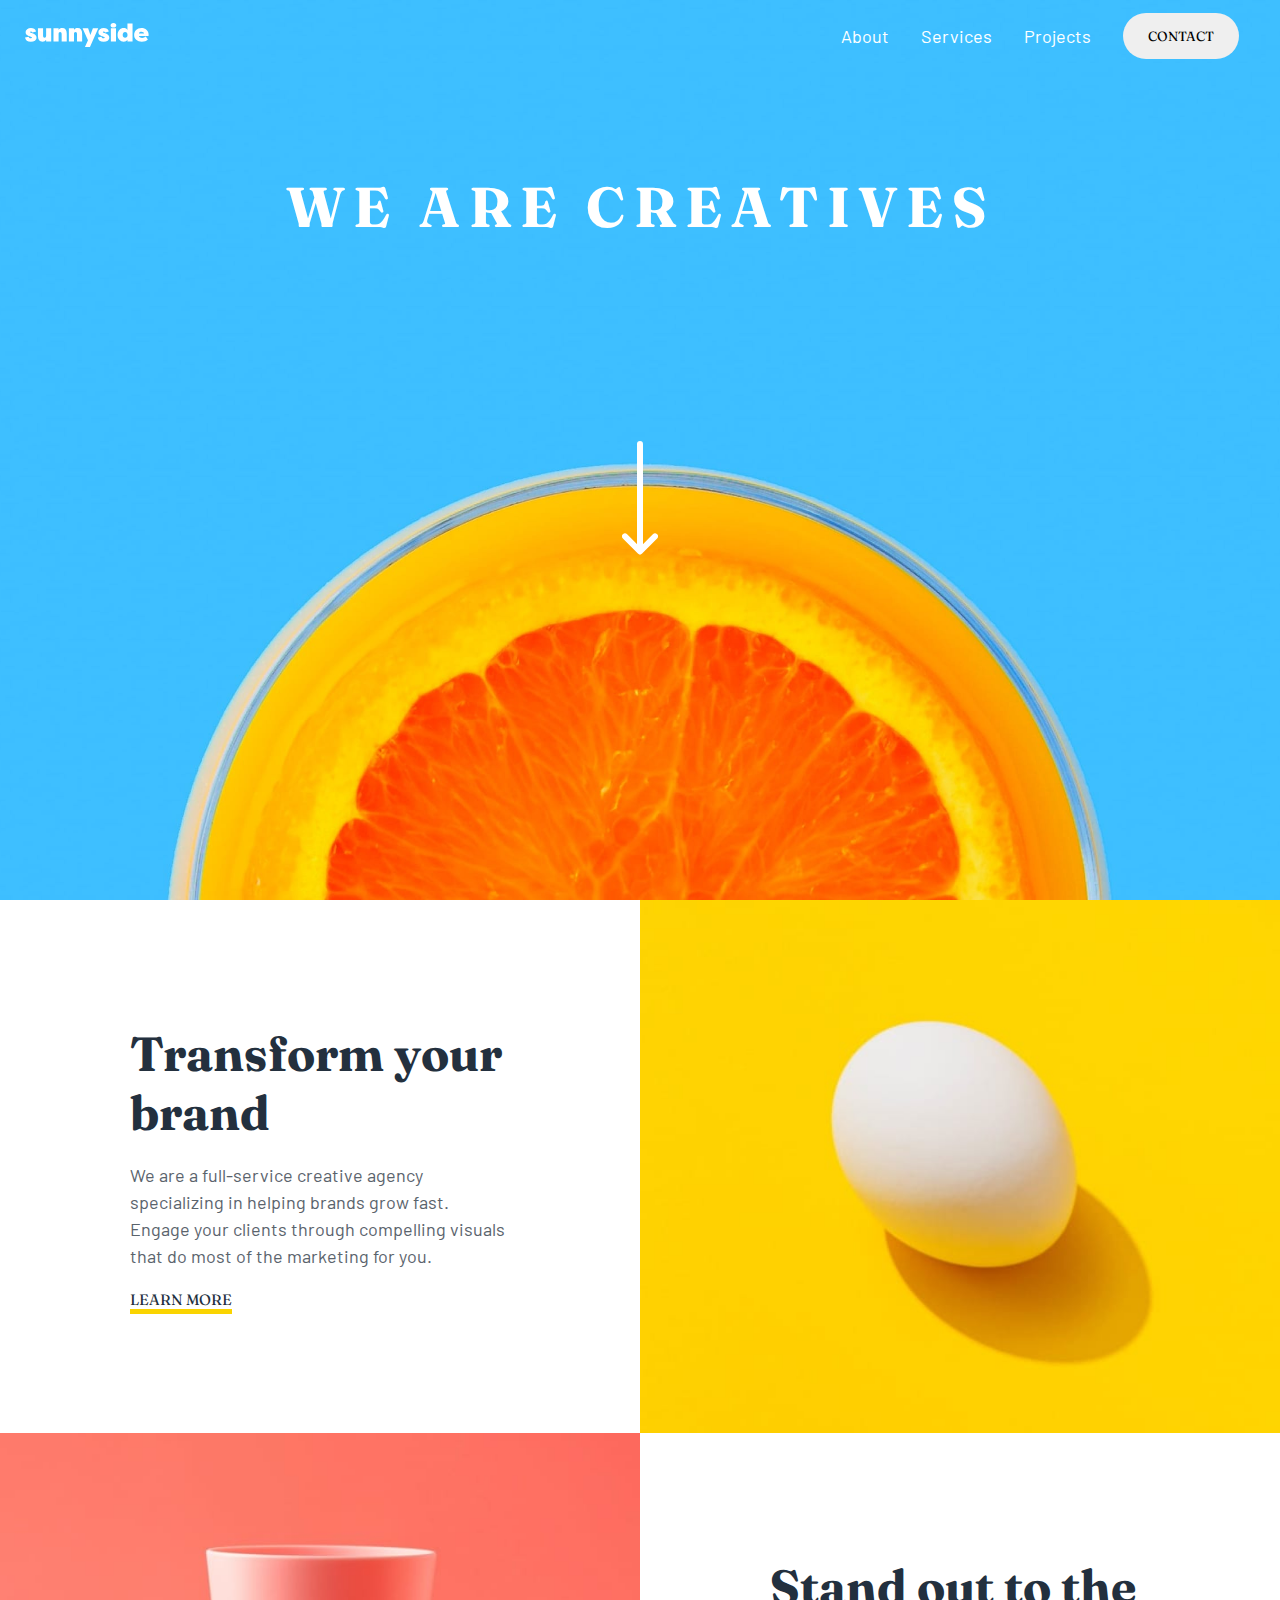
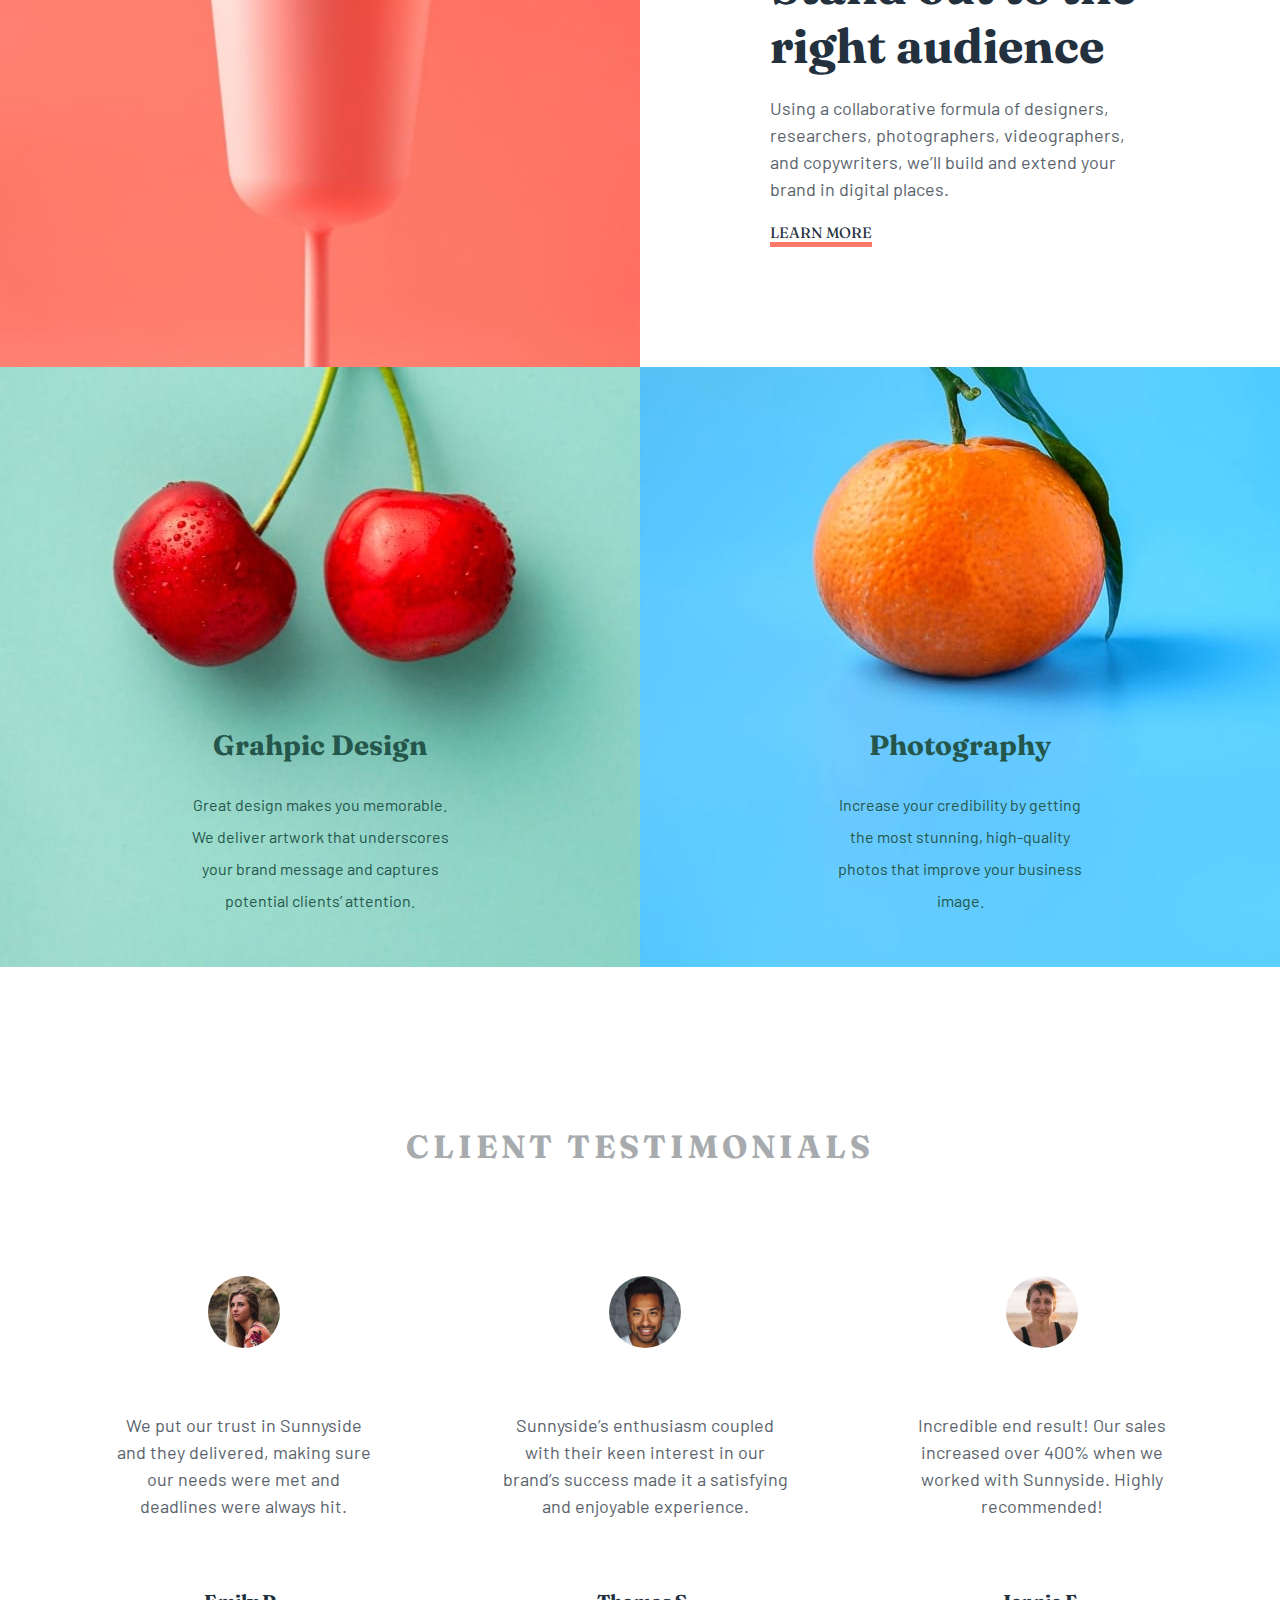
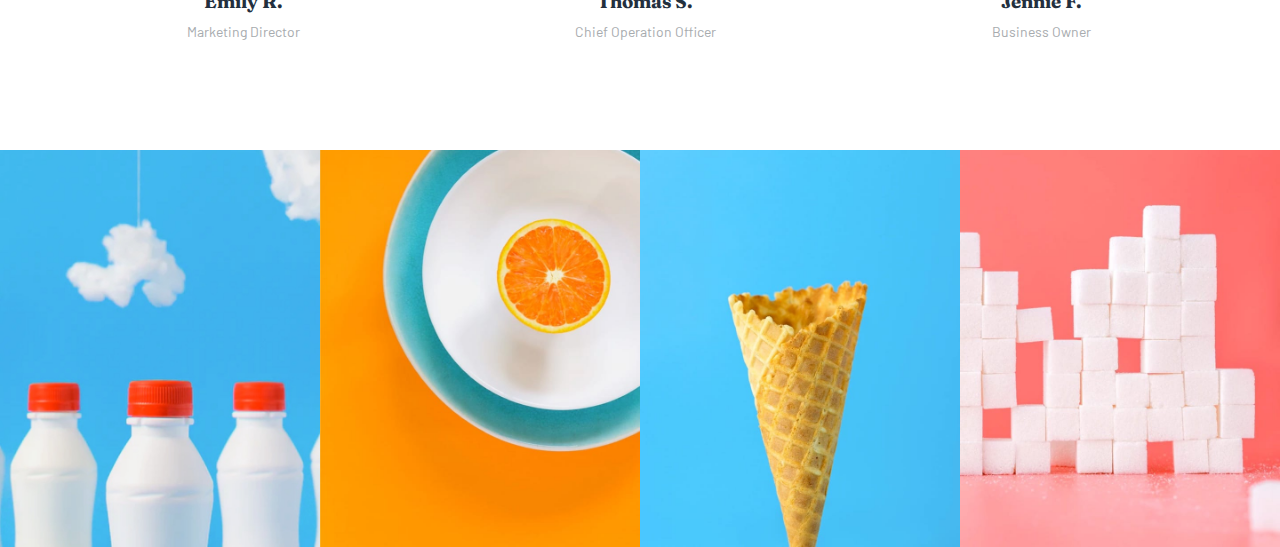
==== sunnyside.html @ f6bce193 "Project Rewrite, Mobile Responsiveness added" ====
<!DOCTYPE html>
<html lang="en">
  <head>
    <meta charset="UTF-8" />
    <meta http-equiv="X-UA-Compatible" content="IE=edge" />
    <meta name="viewport" content="width=device-width, initial-scale=1.0" />
    <title>WE ARE CREATIVES | Sunnyside</title>

    <link rel="stylesheet" href="css/style.css" />
    <link rel="preconnect" href="https://fonts.googleapis.com" />
    <link rel="preconnect" href="https://fonts.gstatic.com" crossorigin />
    <link
      href="https://fonts.googleapis.com/css2?family=Barlow:wght@600&family=Fraunces:wght@700;900&display=swap"
      rel="stylesheet"
    />
  </head>
  <body>
    <header id="hero">
      <nav>
        <div id="logo">
          <img src="images/logo.svg" alt="Sunnyside Logo" />
        </div>
        <ul id="nav-links">
          <li>
            <a href="#">About</a>
          </li>

          <li>
            <a href="#">Services</a>
          </li>

          <li>
            <a href="#">Projects</a>
          </li>

          <li>
            <button>Contact</button>
          </li>
        </ul>
        <div class="burger">
          <img src="/images/icon-hamburger.svg" alt="" />
        </div>
      </nav>
      <h1 id="hero-title">We are creatives</h1>
      <img src="images/icon-arrow-down.svg" alt="" id="scroll-arrow" />
    </header>

    <section id="transform" class="about">
      <div class="about-content">
        <h1 class="about-title">Transform your brand</h1>
        <p class="about-text">
          We are a full-service creative agency specializing in helping brands
          grow fast. Engage your clients through compelling visuals that do most
          of the marketing for you.
        </p>
        <a class="about-link" href="#">Learn More</a>
      </div>
      <img
        src="./images/desktop/image-transform.jpg"
        alt=""
        class="about-img"
      />
    </section>

    <section id="standout" class="about">
      <img
        src="./images/desktop/image-stand-out.jpg"
        alt=""
        class="about-img"
      />
      <div class="about-content">
        <h1 class="about-title">Stand out to the right audience</h1>
        <p class="about-text">
          Using a collaborative formula of designers, researchers,
          photographers, videographers, and copywriters, we’ll build and extend
          your brand in digital places.
        </p>
        <a class="about-link" href="#">Learn More</a>
      </div>
    </section>

    <section id="services">
      <div id="graphic-design" class="service">
        <h1 class="service-title">Grahpic Design</h1>
        <p class="service-text">
          Great design makes you memorable. We deliver artwork that underscores
          your brand message and captures potential clients’ attention.
        </p>
      </div>

      <div id="photography" class="service">
        <h1 class="service-title">Photography</h1>
        <p class="service-text">
          Increase your credibility by getting the most stunning, high-quality
          photos that improve your business image.
        </p>
      </div>
    </section>

    <section id="testimonials">
      <h1 id="testimonial-header">Client Testimonials </h1>
      <div id="testimonial-container">
        <div class="testimonial">
          <img src="images/image-emily.jpg" alt="" class="client-photo" />
          <p class="client-text">
            We put our trust in Sunnyside and they delivered, making sure our
            needs were met and deadlines were always hit.
          </p>
          <h3 class="client-name">Emily R.</h3>
          <p class="client-position">Marketing Director</p>
        </div>
  
        <div class="testimonial">
          <img src="images/image-thomas.jpg" alt="" class="client-photo" />
          <p class="client-text">
            Sunnyside’s enthusiasm coupled with their keen interest in our brand’s
            success made it a satisfying and enjoyable experience.
          </p>
          <h3 class="client-name">Thomas S.</h3>
          <p class="client-position">Chief Operation Officer</p>
        </div>
  
        <div class="testimonial">
          <img src="images/image-jennie.jpg" alt="" class="client-photo" />
          <p class="client-text">
            Incredible end result! Our sales increased over 400% when we worked
            with Sunnyside. Highly recommended!
          </p>
          <h3 class="client-name">Jennie F.</h3>
          <p class="client-position">Business Owner</p>
        </div>
      </div>
    </section>

    <section id="gallery">
      <img src="images/desktop/image-gallery-milkbottles.jpg" alt="" class="gallery-img">
      <img src="images/desktop/image-gallery-orange.jpg" alt="" class="gallery-img">
      <img src="images/desktop/image-gallery-cone.jpg" alt="" class="gallery-img">
      <img src="images/desktop/image-gallery-sugarcubes.jpg" alt="" class="gallery-img">
    </section>
  </body>
</html>
---- css/style.css ----
@import url("https://fonts.googleapis.com/css2?family=Barlow:wght@600&family=Fraunces:wght@700;900&display=swap");

/*Color Variables*/
:root {
  --soft-red: hsl(7, 99%, 70%);
  --yellow: hsl(51, 100%, 49%);
  --graphic-design-text: hsl(167, 40%, 24%);
  --photography-text: hsl(198, 62%, 26%);
  --footer: hsl(168, 34%, 41%);
  --very-dark-desaturated-blue: hsl(212, 27%, 19%);
  --very-dark-grayish-blue: hsl(213, 9%, 39%);
  --grayish-blue: hsl(210, 4%, 67%);
  --white: hsl(0, 0%, 100%);
  --barlow: 'Barlow', sans-serif;
  --fraunces:'Fraunces', serif;
}

/*CSS Reset*/
*{
    margin:0;
    padding:0;
    box-sizing: border-box;
}

  /*Hero Section*/
#hero{
    background: url("/images/desktop/image-header.jpg") no-repeat center/cover;
    min-height: 100vh;

}

nav {
    display:flex;
    justify-content: space-between;;
    align-items: center;
    font-family:var(--barlow);
    min-height: 8vh;
    padding:0 25px;
}

#nav-links{
    display:flex;
    list-style: none;
    justify-content: space-around;
    align-items: center;
    width:35%;
}

#nav-links a{
    text-decoration: none;
    color:var(--white);
    font-size:18px;
}

#nav-links button{
    font-family: var(--fraunces);
    border:none;
    padding:15px 25px;
    border-radius: 25px;
    text-transform: uppercase;
}

#hero-title{
    text-align: center;
    font-family: var(--fraunces);
    text-transform: uppercase;
    color:var(--white);
    margin:100px auto;
    letter-spacing: 8.75px;
    font-size:56px;
}

#scroll-arrow{
    display:flex;
    align-items: center;
    justify-content: center;
    margin:0 auto;
    position: relative;
    top:100px;
}

.burger{
    display: none;
    margin:5px;
}

/*Transform Section*/
.about{
    display:flex;
    align-items: center;
    background: var(--white);
}

.about-img{
    width:50%;
}

.about-content{
    padding: 0 130px;
    width:50%;
}

.about-title{
    font-family:var(--fraunces);
    font-size: 48px;
    margin-bottom: 20px;
    color:var(--very-dark-desaturated-blue);
}

.about-text{
    font-family: var(--barlow);
    color:var(--very-dark-grayish-blue);
    line-height:1.5;
    font-size: 18px;
    margin-bottom:20px;
    
}

.about-link{
    text-decoration: none;
    font-family: var(--fraunces);
    font-size: 15px;
    text-transform: uppercase;
    color:var(--very-dark-desaturated-blue);
    border-bottom: 5px solid var(--yellow);
}

#standout .about-link{
    border-bottom-color: var(--soft-red);
}

/*Services*/
#services{
    display:flex;
}

.service
{
    display: flex;
    flex-direction: column;
    align-items: center;
    justify-content: end;
    text-align: center;
    width:50%;
    height: 600px;
    padding:50px 190px;
    color:var(--graphic-design-text);
}

#graphic-design{
    width: 50%;
    background:url("/images/desktop/image-graphic-design.jpg") no-repeat center/cover;
}

#photography{
    width:50%;
    background:url("/images/desktop/image-photography.jpg") no-repeat center/cover;
}
.service-title{
    font-family: var(--fraunces);
    font-size: 28px;
    margin-bottom:27px;
}

.service-text{
    font-family: var(--barlow);
    font-size: 16px;
    line-height: 2;
}

/*Testimonials*/
#testimonial-container{
    display:flex;
    justify-content: center;
    align-items: center;
    padding:50px;
}

.testimonial{
    text-align: center;
    padding:60px;
}

.client-photo{
    border-radius: 50%;
    width:72px;
    margin-bottom: 60px;
}

.client-text{
    font-family: var(--barlow);
    line-height: 1.5;
    margin-bottom:70px;
    font-size: 18px;
    color:var(--very-dark-grayish-blue);
    letter-spacing: -0.13;
}

.client-name{
    font-family: var(--fraunces);
    color:var(--very-dark-desaturated-blue);
    margin-bottom: 10px;
}

.client-position{
    color:var(--grayish-blue);
    font-family: var(--barlow);
    font-size: 14px;
}

#testimonial-header{
    font-family: var(--fraunces);
    text-transform: uppercase;
    letter-spacing: 4px;
    text-align: center;
    margin-top:160px;
    color:var(--grayish-blue);
}

/*Gallery*/
#gallery{
    display:flex;
    flex-wrap: wrap;
}

.gallery-img{
    width: 25%;
}
@media only screen and (max-width: 600px) {
  
  #hero{
      background: url("/images/mobile/image-header.jpg") no-repeat center/cover;
  }

  #nav-links{
      display: none;
  }

  #scroll-arrow{
      top:50px;
  }

  #hero-title{
      font-size: 40px;
  }

  .burger{
      display: block;
  }

  .about{
      flex-direction: column;
  }

  .about-content{
      order:2;
      width:100%;
      text-align: center;
      padding:50px 10px;
  }

  .about-img{
      order:1;
      width:100%;
  }

  #services{
      flex-direction: column;
  }

  .service{
      padding:60px 20px; 
  }

  #graphic-design,#photography{
      width: 100%;
  }

  #testimonial-header{
      font-size:20px;  
      margin-top: 60px;
  }

  #testimonial-container{
      flex-direction: column;
      padding:0;
  }

  .testimonial
  {
      width:100%;
      padding:35px;
  }
  
  .client-text{
      margin-bottom: 30px;
  }

  .client-photo{
      margin-bottom: 30px;
  }

  .gallery-img{
      width: 50%;
  }
}
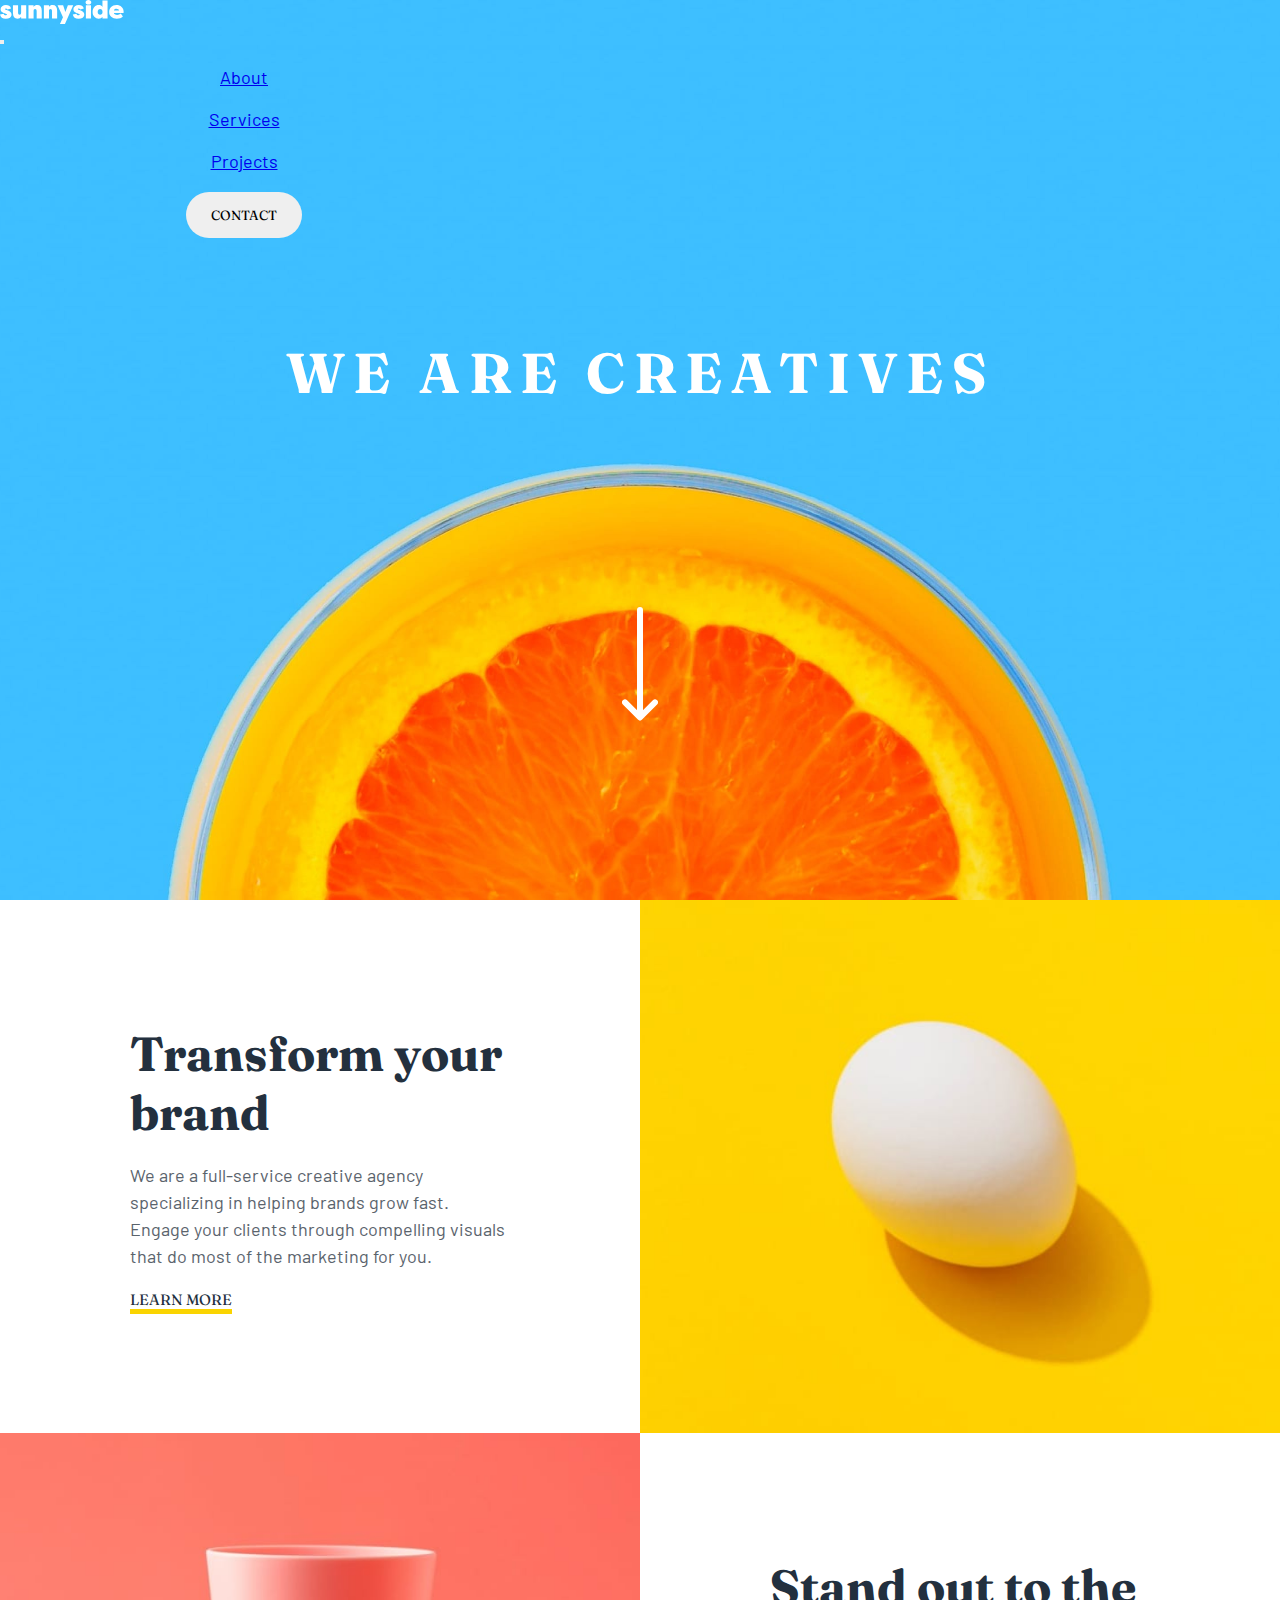
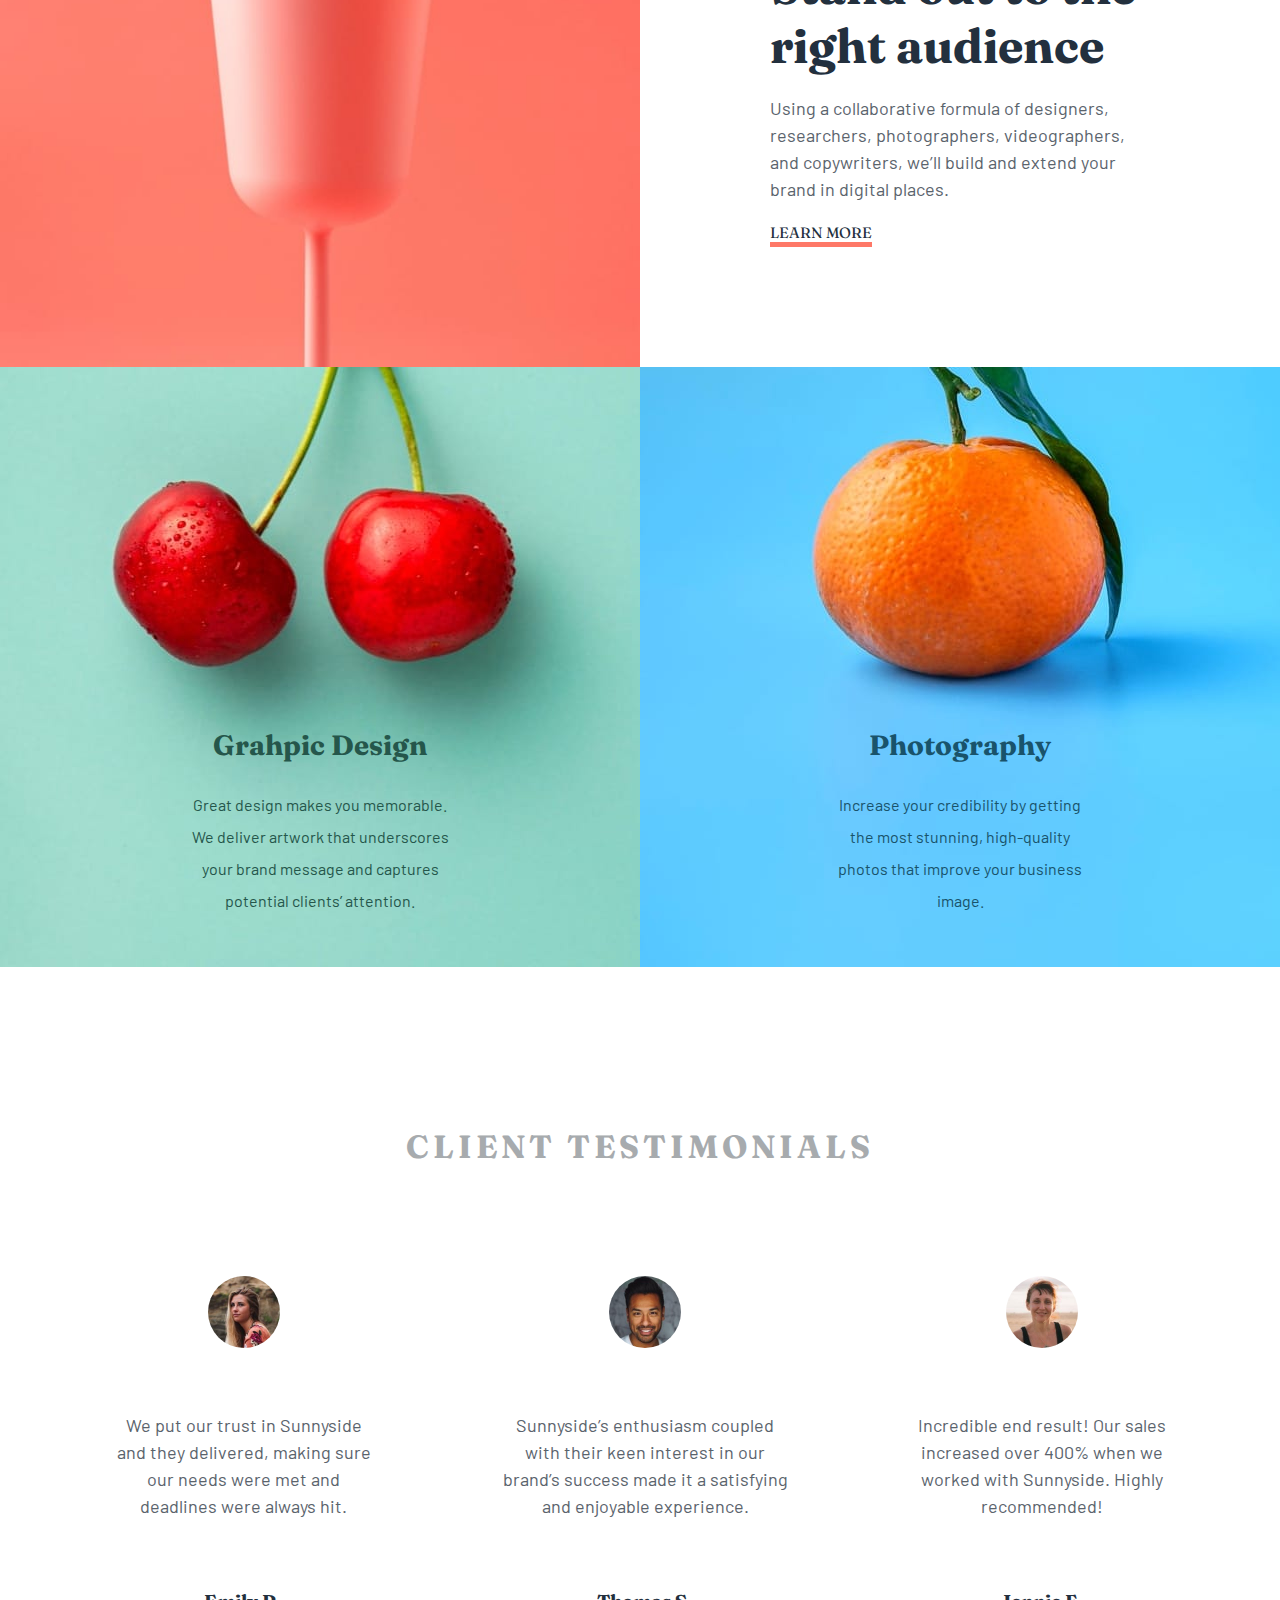
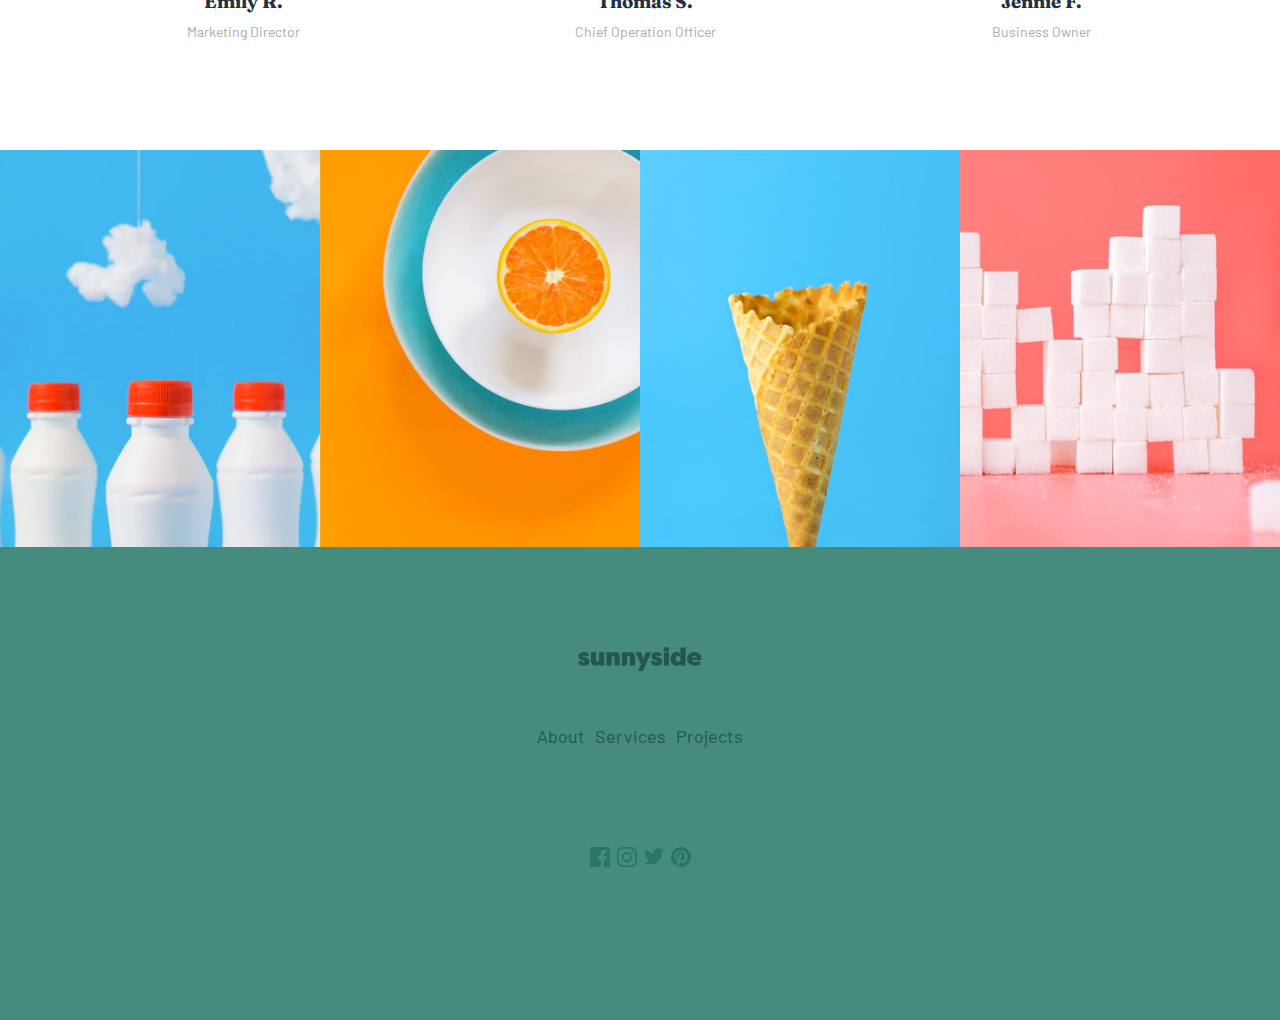
==== commit d2443995: "Added Bootsrap Navbar" ====
--- a/sunnyside.html
+++ b/sunnyside.html
@@ -13,34 +13,40 @@
       href="https://fonts.googleapis.com/css2?family=Barlow:wght@600&family=Fraunces:wght@700;900&display=swap"
       rel="stylesheet"
     />
+    <link href="https://cdn.jsdelivr.net/npm/bootstrap@5.0.2/dist/css/bootstrap.min.css" rel="stylesheet" integrity="sha384-EVSTQN3/azprG1Anm3QDgpJLIm9Nao0Yz1ztcQTwFspd3yD65VohhpuuCOmLASjC" crossorigin="anonymous">
   </head>
   <body>
     <header id="hero">
-      <nav>
-        <div id="logo">
-          <img src="images/logo.svg" alt="Sunnyside Logo" />
-        </div>
-        <ul id="nav-links">
-          <li>
-            <a href="#">About</a>
-          </li>
-
-          <li>
-            <a href="#">Services</a>
-          </li>
-
-          <li>
-            <a href="#">Projects</a>
-          </li>
-
-          <li>
-            <button>Contact</button>
-          </li>
-        </ul>
-        <div class="burger">
-          <img src="/images/icon-hamburger.svg" alt="" />
-        </div>
-      </nav>
+      <nav class="navbar navbar-expand-lg navbar-dark">
+        <div class="container">
+            <div class="d-flex flex-grow-1">
+                <a class="navbar-brand" href="#"><img src="./images/logo.svg" alt=""></a>
+                <span class="w-100 d-lg-none d-block">
+                  <!-- hidden spacer to center brand on mobile --></span>
+                <div class=" text-right">
+                    <button class="navbar-toggler" type="button" data-bs-toggle="collapse" data-bs-target="#myNavbar7">
+                        <span class="navbar-toggler-icon"></span>
+                    </button>
+                </div>
+            </div>
+            <div class="collapse navbar-collapse flex-grow-1 text-right" id="myNavbar7">
+                <ul class="navbar-nav ms-auto flex-nowrap">
+                    <li class="nav-item">
+                        <a href="#" class="nav-link">About</a>
+                    </li>
+                    <li class="nav-item">
+                        <a href="#" class="nav-link">Services</a>
+                    </li>
+                    <li class="nav-item">
+                        <a href="#" class="nav-link">Projects</a>
+                    </li>
+                    <li class="nav-item">
+                      <button>Contact</button>
+                    </li>
+                </ul>
+            </div>
+        </div>
+    </nav>
       <h1 id="hero-title">We are creatives</h1>
       <img src="images/icon-arrow-down.svg" alt="" id="scroll-arrow" />
     </header>
@@ -98,7 +104,7 @@
     </section>
 
     <section id="testimonials">
-      <h1 id="testimonial-header">Client Testimonials </h1>
+      <h1 id="testimonial-header">Client Testimonials</h1>
       <div id="testimonial-container">
         <div class="testimonial">
           <img src="images/image-emily.jpg" alt="" class="client-photo" />
@@ -109,17 +115,17 @@
           <h3 class="client-name">Emily R.</h3>
           <p class="client-position">Marketing Director</p>
         </div>
-  
+
         <div class="testimonial">
           <img src="images/image-thomas.jpg" alt="" class="client-photo" />
           <p class="client-text">
-            Sunnyside’s enthusiasm coupled with their keen interest in our brand’s
-            success made it a satisfying and enjoyable experience.
+            Sunnyside’s enthusiasm coupled with their keen interest in our
+            brand’s success made it a satisfying and enjoyable experience.
           </p>
           <h3 class="client-name">Thomas S.</h3>
           <p class="client-position">Chief Operation Officer</p>
         </div>
-  
+
         <div class="testimonial">
           <img src="images/image-jennie.jpg" alt="" class="client-photo" />
           <p class="client-text">
@@ -133,10 +139,62 @@
     </section>
 
     <section id="gallery">
-      <img src="images/desktop/image-gallery-milkbottles.jpg" alt="" class="gallery-img">
-      <img src="images/desktop/image-gallery-orange.jpg" alt="" class="gallery-img">
-      <img src="images/desktop/image-gallery-cone.jpg" alt="" class="gallery-img">
-      <img src="images/desktop/image-gallery-sugarcubes.jpg" alt="" class="gallery-img">
-    </section>
+      <img
+        src="images/desktop/image-gallery-milkbottles.jpg"
+        alt=""
+        class="gallery-img"
+      />
+      <img
+        src="images/desktop/image-gallery-orange.jpg"
+        alt=""
+        class="gallery-img"
+      />
+      <img
+        src="images/desktop/image-gallery-cone.jpg"
+        alt=""
+        class="gallery-img"
+      />
+      <img
+        src="images/desktop/image-gallery-sugarcubes.jpg"
+        alt=""
+        class="gallery-img"
+      />
+    </section>
+
+    <footer>
+      <svg width="124" height="24" xmlns="http://www.w3.org/2000/svg"><path d="M5.857 18.708c1.638 0 2.995-.36 4.07-1.08 1.075-.721 1.613-1.769 1.613-3.144-.083-1.855-1.464-3.246-4.144-4.173l-1.44-.597c-.314-.1-.538-.198-.67-.298a.45.45 0 01-.198-.373c0-.414.273-.62.819-.62.678 0 1.182.347 1.513 1.043l3.698-1.044c-.893-2.22-2.614-3.329-5.162-3.329-1.522 0-2.788.398-3.797 1.193C1.15 7.08.645 8.116.645 9.39c0 .398.058.766.174 1.106.116.34.29.638.521.894.232.257.455.48.67.671.215.19.488.369.82.534.33.166.582.286.756.36.174.075.41.162.707.261l.422.15 1.49.546c.363.133.6.244.707.335a.449.449 0 01.16.36c0 .431-.404.647-1.215.647-1.191 0-1.903-.53-2.134-1.59L0 14.509c.463 2.8 2.416 4.2 5.857 4.2zm11.636 0c1.638 0 2.845-.63 3.623-1.888v1.615h5.112V5.366h-5.112v7.156c0 1.474-.505 2.21-1.514 2.21-1.026 0-1.539-.736-1.539-2.21V5.366h-5.112v7.653c0 3.793 1.514 5.69 4.542 5.69zm16.103-.273V11.28c0-1.475.504-2.212 1.513-2.212 1.026 0 1.54.737 1.54 2.212v7.155h5.111v-7.652c0-3.793-1.513-5.69-4.541-5.69-1.638 0-2.846.63-3.623 1.888V5.366h-5.113v13.069h5.113zm15.383 0V11.28c0-1.475.504-2.212 1.514-2.212 1.025 0 1.538.737 1.538 2.212v7.155h5.113v-7.652c0-3.793-1.514-5.69-4.542-5.69-1.638 0-2.846.63-3.623 1.888V5.366h-5.113v13.069h5.113zM64.958 24l8.289-18.634H67.91l-2.532 6.684-2.258-6.684h-5.584l5.435 11.802L59.944 24h5.014zm13.67-5.292c1.638 0 2.995-.36 4.07-1.08 1.076-.721 1.614-1.769 1.614-3.144-.083-1.855-1.465-3.246-4.145-4.173l-1.44-.597c-.314-.1-.537-.198-.67-.298a.45.45 0 01-.198-.373c0-.414.273-.62.819-.62.678 0 1.183.347 1.514 1.043l3.698-1.044c-.894-2.22-2.614-3.329-5.162-3.329-1.522 0-2.788.398-3.797 1.193-1.01.795-1.514 1.83-1.514 3.105 0 .398.058.766.173 1.106.116.34.29.638.522.894.231.257.455.48.67.671.215.19.488.369.819.534.33.166.583.286.757.36.173.075.41.162.707.261l.422.15 1.489.546c.364.133.6.244.707.335a.449.449 0 01.161.36c0 .431-.405.647-1.216.647-1.19 0-1.902-.53-2.134-1.59l-3.723.844c.464 2.8 2.416 4.2 5.857 4.2zm9.8-14.137c.91 0 1.613-.215 2.11-.646.495-.43.744-.977.744-1.64 0-.678-.24-1.23-.72-1.651C90.082.21 89.371 0 88.428 0c-.943 0-1.655.211-2.135.634-.48.422-.72.973-.72 1.652 0 .662.249 1.209.745 1.64.497.43 1.2.645 2.11.645zm2.556 13.864V5.366H85.87v13.069h5.113zm7.74.273c1.737 0 2.977-.63 3.722-1.888v1.615h5.112V.472h-5.112v6.534c-.745-1.275-1.985-1.913-3.723-1.913-1.753 0-3.214.642-4.38 1.926-1.166 1.283-1.75 2.91-1.75 4.882 0 1.97.584 3.598 1.75 4.882 1.166 1.283 2.627 1.925 4.38 1.925zm1.39-3.9c-.729 0-1.312-.274-1.75-.82-.439-.547-.658-1.243-.658-2.087 0-.845.215-1.54.645-2.087.447-.547 1.034-.82 1.762-.82s1.311.273 1.75.82c.438.546.657 1.242.657 2.087 0 .844-.219 1.54-.657 2.087-.439.546-1.022.82-1.75.82zm16.698 3.9c2.597 0 4.624-.754 6.08-2.26l-2.11-2.833c-1.042.845-2.217 1.267-3.524 1.267-.992 0-1.799-.224-2.42-.67-.62-.448-.93-.879-.93-1.293h9.604c.083-.298.124-.687.124-1.167 0-2.054-.674-3.677-2.022-4.87-1.349-1.193-3.073-1.789-5.175-1.789-2.25 0-4.028.671-5.335 2.013-1.307 1.341-1.961 2.956-1.961 4.844 0 1.938.69 3.549 2.072 4.833 1.382 1.283 3.247 1.925 5.597 1.925zm2.208-8.149h-5.112c.033-.613.298-1.08.794-1.404.496-.323 1.084-.484 1.762-.484.678 0 1.266.165 1.762.497.497.331.761.795.794 1.391z" fill="hsl(167, 40%, 24%)" fill-rule="nonzero"/></svg>
+      <ul class="nav-links">
+        <li>
+          <a href="#">About</a>
+        </li>
+
+        <li>
+          <a href="#">Services</a>
+        </li>
+
+        <li>
+          <a href="#">Projects</a>
+        </li>
+      </ul>
+
+      <ul id="socials" class="nav-links">
+        <li>
+          <svg width="20" height="20" xmlns="http://www.w3.org/2000/svg"><path d="M18.896 0H1.104C.494 0 0 .494 0 1.104v17.793C0 19.506.494 20 1.104 20h9.58v-7.745H8.076V9.237h2.606V7.01c0-2.583 1.578-3.99 3.883-3.99 1.104 0 2.052.082 2.329.119v2.7h-1.598c-1.254 0-1.496.597-1.496 1.47v1.928h2.989l-.39 3.018h-2.6V20h5.098c.608 0 1.102-.494 1.102-1.104V1.104C20 .494 19.506 0 18.896 0z" fill="#2C7566" fill-rule="nonzero"/></svg>
+        </li>
+
+        <li>
+          <svg width="20" height="20" xmlns="http://www.w3.org/2000/svg"><path d="M10 1.802c2.67 0 2.987.01 4.042.059 2.71.123 3.975 1.409 4.099 4.099.048 1.054.057 1.37.057 4.04 0 2.672-.01 2.988-.057 4.042-.124 2.687-1.387 3.975-4.1 4.099-1.054.048-1.37.058-4.041.058-2.67 0-2.987-.01-4.04-.058-2.718-.124-3.977-1.416-4.1-4.1-.048-1.054-.058-1.37-.058-4.041 0-2.67.01-2.986.058-4.04.124-2.69 1.387-3.977 4.1-4.1 1.054-.048 1.37-.058 4.04-.058zM10 0C7.284 0 6.944.012 5.877.06 2.246.227.227 2.242.061 5.877.01 6.944 0 7.284 0 10s.012 3.057.06 4.123c.167 3.632 2.182 5.65 5.817 5.817 1.067.048 1.407.06 4.123.06s3.057-.012 4.123-.06c3.629-.167 5.652-2.182 5.816-5.817.05-1.066.061-1.407.061-4.123s-.012-3.056-.06-4.122C19.777 2.249 17.76.228 14.124.06 13.057.01 12.716 0 10 0zm0 4.865a5.135 5.135 0 100 10.27 5.135 5.135 0 000-10.27zm0 8.468a3.333 3.333 0 110-6.666 3.333 3.333 0 010 6.666zm5.338-9.87a1.2 1.2 0 100 2.4 1.2 1.2 0 000-2.4z" fill="#2C7566" fill-rule="nonzero"/></svg>
+        </li>
+
+        <li>
+          <svg width="20" height="17" xmlns="http://www.w3.org/2000/svg"><path d="M20 2.172a8.192 8.192 0 01-2.357.646 4.11 4.11 0 001.805-2.27 8.22 8.22 0 01-2.606.996A4.096 4.096 0 0013.847.248c-2.65 0-4.596 2.472-3.998 5.037A11.648 11.648 0 011.392 1a4.109 4.109 0 001.27 5.478 4.086 4.086 0 01-1.858-.513c-.045 1.9 1.318 3.679 3.291 4.075a4.113 4.113 0 01-1.853.07 4.106 4.106 0 003.833 2.849A8.25 8.25 0 010 14.658a11.616 11.616 0 006.29 1.843c7.618 0 11.923-6.434 11.663-12.205A8.354 8.354 0 0020 2.172z" fill="#2C7566" fill-rule="nonzero"/></svg>
+        </li>
+
+        <li>
+          <svg width="20" height="20" xmlns="http://www.w3.org/2000/svg"><path d="M10 0C4.477 0 0 4.477 0 10c0 4.237 2.636 7.855 6.356 9.312-.088-.791-.167-2.005.035-2.868.181-.78 1.172-4.97 1.172-4.97s-.299-.6-.299-1.486c0-1.39.806-2.428 1.81-2.428.852 0 1.264.64 1.264 1.408 0 .858-.546 2.14-.828 3.33-.236.995.5 1.807 1.48 1.807 1.778 0 3.144-1.874 3.144-4.58 0-2.393-1.72-4.068-4.176-4.068-2.845 0-4.516 2.135-4.516 4.34 0 .859.331 1.781.745 2.281a.3.3 0 01.069.288l-.278 1.133c-.044.183-.145.223-.335.134-1.249-.581-2.03-2.407-2.03-3.874 0-3.154 2.292-6.052 6.608-6.052 3.469 0 6.165 2.473 6.165 5.776 0 3.447-2.173 6.22-5.19 6.22-1.013 0-1.965-.525-2.291-1.148l-.623 2.378c-.226.869-.835 1.958-1.244 2.621.937.29 1.931.446 2.962.446 5.523 0 10-4.477 10-10S15.523 0 10 0z" fill="#2C7566" fill-rule="nonzero"/></svg>
+        </li>
+      </ul>
+    </footer>
+    <script src="https://cdn.jsdelivr.net/npm/bootstrap@5.0.2/dist/js/bootstrap.bundle.min.js" integrity="sha384-MrcW6ZMFYlzcLA8Nl+NtUVF0sA7MsXsP1UyJoMp4YLEuNSfAP+JcXn/tWtIaxVXM" crossorigin="anonymous"></script>
   </body>
 </html>
--- a/css/style.css
+++ b/css/style.css
@@ -11,296 +11,370 @@
   --very-dark-grayish-blue: hsl(213, 9%, 39%);
   --grayish-blue: hsl(210, 4%, 67%);
   --white: hsl(0, 0%, 100%);
-  --barlow: 'Barlow', sans-serif;
-  --fraunces:'Fraunces', serif;
+  --barlow: "Barlow", sans-serif;
+  --fraunces: "Fraunces", serif;
 }
 
 /*CSS Reset*/
-*{
-    margin:0;
-    padding:0;
-    box-sizing: border-box;
-}
-
-  /*Hero Section*/
-#hero{
-    background: url("/images/desktop/image-header.jpg") no-repeat center/cover;
-    min-height: 100vh;
-
-}
-
-nav {
-    display:flex;
-    justify-content: space-between;;
-    align-items: center;
-    font-family:var(--barlow);
-    min-height: 8vh;
-    padding:0 25px;
-}
-
-#nav-links{
-    display:flex;
+* {
+  margin: 0;
+  padding: 0;
+  box-sizing: border-box;
+}
+
+/*Hero Section*/
+#hero {
+  background: url("/images/desktop/image-header.jpg") no-repeat center/cover;
+  min-height: 100vh;
+}
+
+navbar-dark {
+  display: flex;
+  justify-content: space-between;
+  align-items: center;
+  font-family: var(--barlow);
+  min-height: 8vh;
+  /* padding: 0 25px; */
+}
+
+.nav-item {
+  display: flex;
+  list-style: none;
+  justify-content: space-around;
+  align-items: center;
+  width: 35%;
+  margin:20px;
+}
+
+.nav-links {
+    display: flex;
     list-style: none;
     justify-content: space-around;
     align-items: center;
-    width:35%;
-}
-
-#nav-links a{
-    text-decoration: none;
-    color:var(--white);
-    font-size:18px;
-}
-
-#nav-links button{
-    font-family: var(--fraunces);
-    border:none;
-    padding:15px 25px;
-    border-radius: 25px;
-    text-transform: uppercase;
-}
-
-#hero-title{
+    width: 35%;
+  }
+
+  .nav-item .nav-link{
+      font-size:18px;
+      font-family: var(--barlow);
+  }
+
+footer .nav-links a {
+  text-decoration: none;
+  color: var(--white);
+  font-size: 18px;
+  transition: color ease-in-out 0.1s;
+}
+
+
+
+footer .nav-links a:hover {
+  color: white;
+}
+
+.nav-item button {
+  font-family: var(--fraunces);
+  border: none;
+  padding: 15px 25px;
+  border-radius: 25px;
+  text-transform: uppercase;
+  transition: background ease-in-out 0.1s;
+}
+
+.nav-item button:hover {
+  color: var(--white);
+  background: rgba(255, 255, 2555, 0.3);
+  cursor: pointer;
+}
+
+#hero-title {
+  text-align: center;
+  font-family: var(--fraunces);
+  text-transform: uppercase;
+  color: var(--white);
+  margin: 100px auto;
+  letter-spacing: 8.75px;
+  font-size: 56px;
+}
+
+#scroll-arrow {
+  display: flex;
+  align-items: center;
+  justify-content: center;
+  margin: 0 auto;
+  position: relative;
+  top: 100px;
+}
+
+.burger {
+  display: none;
+  margin: 5px;
+}
+
+/*Transform Section*/
+.about {
+  display: flex;
+  align-items: center;
+  background: var(--white);
+}
+
+.about-img {
+  width: 50%;
+}
+
+.about-content {
+  padding: 0 130px;
+  width: 50%;
+}
+
+.about-title {
+  font-family: var(--fraunces);
+  font-size: 48px;
+  margin-bottom: 20px;
+  color: var(--very-dark-desaturated-blue);
+}
+
+.about-text {
+  font-family: var(--barlow);
+  color: var(--very-dark-grayish-blue);
+  line-height: 1.5;
+  font-size: 18px;
+  margin-bottom: 20px;
+}
+
+.about-link {
+  text-decoration: none;
+  font-family: var(--fraunces);
+  font-size: 15px;
+  text-transform: uppercase;
+  color: var(--very-dark-desaturated-blue);
+  border-bottom: 5px solid var(--yellow);
+}
+
+#standout .about-link {
+  border-bottom-color: var(--soft-red);
+}
+
+/*Services*/
+#services {
+  display: flex;
+}
+
+.service {
+  display: flex;
+  flex-direction: column;
+  align-items: center;
+  justify-content: end;
+  text-align: center;
+  width: 50%;
+  height: 600px;
+  padding: 50px 190px;
+}
+
+#graphic-design {
+  background: url("/images/desktop/image-graphic-design.jpg") no-repeat
+    center/cover;
+  color: var(--graphic-design-text);
+}
+
+#photography {
+  background: url("/images/desktop/image-photography.jpg") no-repeat
+    center/cover;
+  color: var(--photography-text);
+}
+.service-title {
+  font-family: var(--fraunces);
+  font-size: 28px;
+  margin-bottom: 27px;
+}
+
+.service-text {
+  font-family: var(--barlow);
+  font-size: 16px;
+  line-height: 2;
+}
+
+/*Testimonials*/
+#testimonial-container {
+  display: flex;
+  justify-content: center;
+  align-items: center;
+  padding: 50px;
+}
+
+.testimonial {
+  text-align: center;
+  padding: 60px;
+}
+
+.client-photo {
+  border-radius: 50%;
+  width: 72px;
+  margin-bottom: 60px;
+}
+
+.client-text {
+  font-family: var(--barlow);
+  line-height: 1.5;
+  margin-bottom: 70px;
+  font-size: 18px;
+  color: var(--very-dark-grayish-blue);
+  letter-spacing: -0.13;
+}
+
+.client-name {
+  font-family: var(--fraunces);
+  color: var(--very-dark-desaturated-blue);
+  margin-bottom: 10px;
+}
+
+.client-position {
+  color: var(--grayish-blue);
+  font-family: var(--barlow);
+  font-size: 14px;
+}
+
+#testimonial-header {
+  font-family: var(--fraunces);
+  text-transform: uppercase;
+  letter-spacing: 4px;
+  text-align: center;
+  margin-top: 160px;
+  color: var(--grayish-blue);
+}
+
+/*Gallery*/
+#gallery {
+  display: flex;
+  flex-wrap: wrap;
+}
+
+.gallery-img {
+  width: 25%;
+}
+
+footer {
+  padding: 100px;
+  background: var(--footer);
+  text-align: center;
+}
+
+footer .nav-links {
+  width: 100%;
+  padding: 50px 40%;
+  font-family: var(--barlow);
+}
+
+footer .nav-links a {
+  color: var(--graphic-design-text);
+}
+
+#socials {
+  padding: 50px 45%;
+}
+
+#socials li svg path:hover{
+    fill:white;
+    cursor: pointer;
+}
+
+
+
+@media only screen and (max-width: 800px) {
+  #hero {
+    background: url("/images/mobile/image-header.jpg") no-repeat center/cover;
+  }
+
+  nav .nav-links {
+    display: none;
+  }
+
+  #scroll-arrow {
+    top: 50px;
+  }
+
+  #hero-title {
+    font-size: 40px;
+  }
+
+  .burger {
+    display: block;
+  }
+
+  .about {
+    flex-direction: column;
+  }
+
+  .about-content {
+    order: 2;
+    width: 100%;
     text-align: center;
-    font-family: var(--fraunces);
-    text-transform: uppercase;
-    color:var(--white);
-    margin:100px auto;
-    letter-spacing: 8.75px;
-    font-size:56px;
-}
-
-#scroll-arrow{
-    display:flex;
-    align-items: center;
-    justify-content: center;
-    margin:0 auto;
-    position: relative;
-    top:100px;
-}
-
-.burger{
-    display: none;
-    margin:5px;
-}
-
-/*Transform Section*/
-.about{
-    display:flex;
-    align-items: center;
-    background: var(--white);
-}
-
-.about-img{
-    width:50%;
-}
-
-.about-content{
-    padding: 0 130px;
-    width:50%;
-}
-
-.about-title{
-    font-family:var(--fraunces);
-    font-size: 48px;
-    margin-bottom: 20px;
-    color:var(--very-dark-desaturated-blue);
-}
-
-.about-text{
+    padding: 50px 10px;
+  }
+
+  .about-img {
+    order: 1;
+    width: 100%;
+  }
+
+  #services {
+    flex-direction: column;
+  }
+
+  .service {
+    padding: 60px 20px;
+  }
+
+  .about-title {
+    font-size: 32px;
+  }
+
+  #graphic-design,
+  #photography {
+    width: 100%;
+  }
+
+  #testimonial-header {
+    font-size: 20px;
+    margin-top: 60px;
+  }
+
+  #testimonial-container {
+    flex-direction: column;
+    padding: 0;
+  }
+
+  .testimonial {
+    width: 100%;
+    padding: 35px;
+  }
+
+  .client-text {
+    margin-bottom: 30px;
+  }
+
+  .client-photo {
+    margin-bottom: 30px;
+  }
+
+  .gallery-img {
+    width: 50%;
+  }
+
+  footer {
+    padding: 50px 10px;
+  }
+  footer .nav-links {
+    width: 100%;
     font-family: var(--barlow);
-    color:var(--very-dark-grayish-blue);
-    line-height:1.5;
-    font-size: 18px;
-    margin-bottom:20px;
-    
-}
-
-.about-link{
-    text-decoration: none;
-    font-family: var(--fraunces);
-    font-size: 15px;
-    text-transform: uppercase;
-    color:var(--very-dark-desaturated-blue);
-    border-bottom: 5px solid var(--yellow);
-}
-
-#standout .about-link{
-    border-bottom-color: var(--soft-red);
-}
-
-/*Services*/
-#services{
-    display:flex;
-}
-
-.service
-{
-    display: flex;
-    flex-direction: column;
-    align-items: center;
-    justify-content: end;
-    text-align: center;
-    width:50%;
-    height: 600px;
-    padding:50px 190px;
-    color:var(--graphic-design-text);
-}
-
-#graphic-design{
-    width: 50%;
-    background:url("/images/desktop/image-graphic-design.jpg") no-repeat center/cover;
-}
-
-#photography{
-    width:50%;
-    background:url("/images/desktop/image-photography.jpg") no-repeat center/cover;
-}
-.service-title{
-    font-family: var(--fraunces);
-    font-size: 28px;
-    margin-bottom:27px;
-}
-
-.service-text{
-    font-family: var(--barlow);
-    font-size: 16px;
-    line-height: 2;
-}
-
-/*Testimonials*/
-#testimonial-container{
-    display:flex;
-    justify-content: center;
-    align-items: center;
-    padding:50px;
-}
-
-.testimonial{
-    text-align: center;
-    padding:60px;
-}
-
-.client-photo{
-    border-radius: 50%;
-    width:72px;
-    margin-bottom: 60px;
-}
-
-.client-text{
-    font-family: var(--barlow);
-    line-height: 1.5;
-    margin-bottom:70px;
-    font-size: 18px;
-    color:var(--very-dark-grayish-blue);
-    letter-spacing: -0.13;
-}
-
-.client-name{
-    font-family: var(--fraunces);
-    color:var(--very-dark-desaturated-blue);
-    margin-bottom: 10px;
-}
-
-.client-position{
-    color:var(--grayish-blue);
-    font-family: var(--barlow);
-    font-size: 14px;
-}
-
-#testimonial-header{
-    font-family: var(--fraunces);
-    text-transform: uppercase;
-    letter-spacing: 4px;
-    text-align: center;
-    margin-top:160px;
-    color:var(--grayish-blue);
-}
-
-/*Gallery*/
-#gallery{
-    display:flex;
-    flex-wrap: wrap;
-}
-
-.gallery-img{
-    width: 25%;
-}
-@media only screen and (max-width: 600px) {
-  
-  #hero{
-      background: url("/images/mobile/image-header.jpg") no-repeat center/cover;
-  }
-
-  #nav-links{
-      display: none;
-  }
-
-  #scroll-arrow{
-      top:50px;
-  }
-
-  #hero-title{
-      font-size: 40px;
-  }
-
-  .burger{
-      display: block;
-  }
-
-  .about{
-      flex-direction: column;
-  }
-
-  .about-content{
-      order:2;
-      width:100%;
-      text-align: center;
-      padding:50px 10px;
-  }
-
-  .about-img{
-      order:1;
-      width:100%;
-  }
-
-  #services{
-      flex-direction: column;
-  }
-
-  .service{
-      padding:60px 20px; 
-  }
-
-  #graphic-design,#photography{
-      width: 100%;
-  }
-
-  #testimonial-header{
-      font-size:20px;  
-      margin-top: 60px;
-  }
-
-  #testimonial-container{
-      flex-direction: column;
-      padding:0;
-  }
-
-  .testimonial
-  {
-      width:100%;
-      padding:35px;
-  }
-  
-  .client-text{
-      margin-bottom: 30px;
-  }
-
-  .client-photo{
-      margin-bottom: 30px;
-  }
-
-  .gallery-img{
-      width: 50%;
-  }
-}
+    flex-direction: row;
+  }
+
+  footer .nav-links a {
+    margin: 20px;
+  }
+
+  #socials {
+    padding: 50px 20%;
+  }
+}
